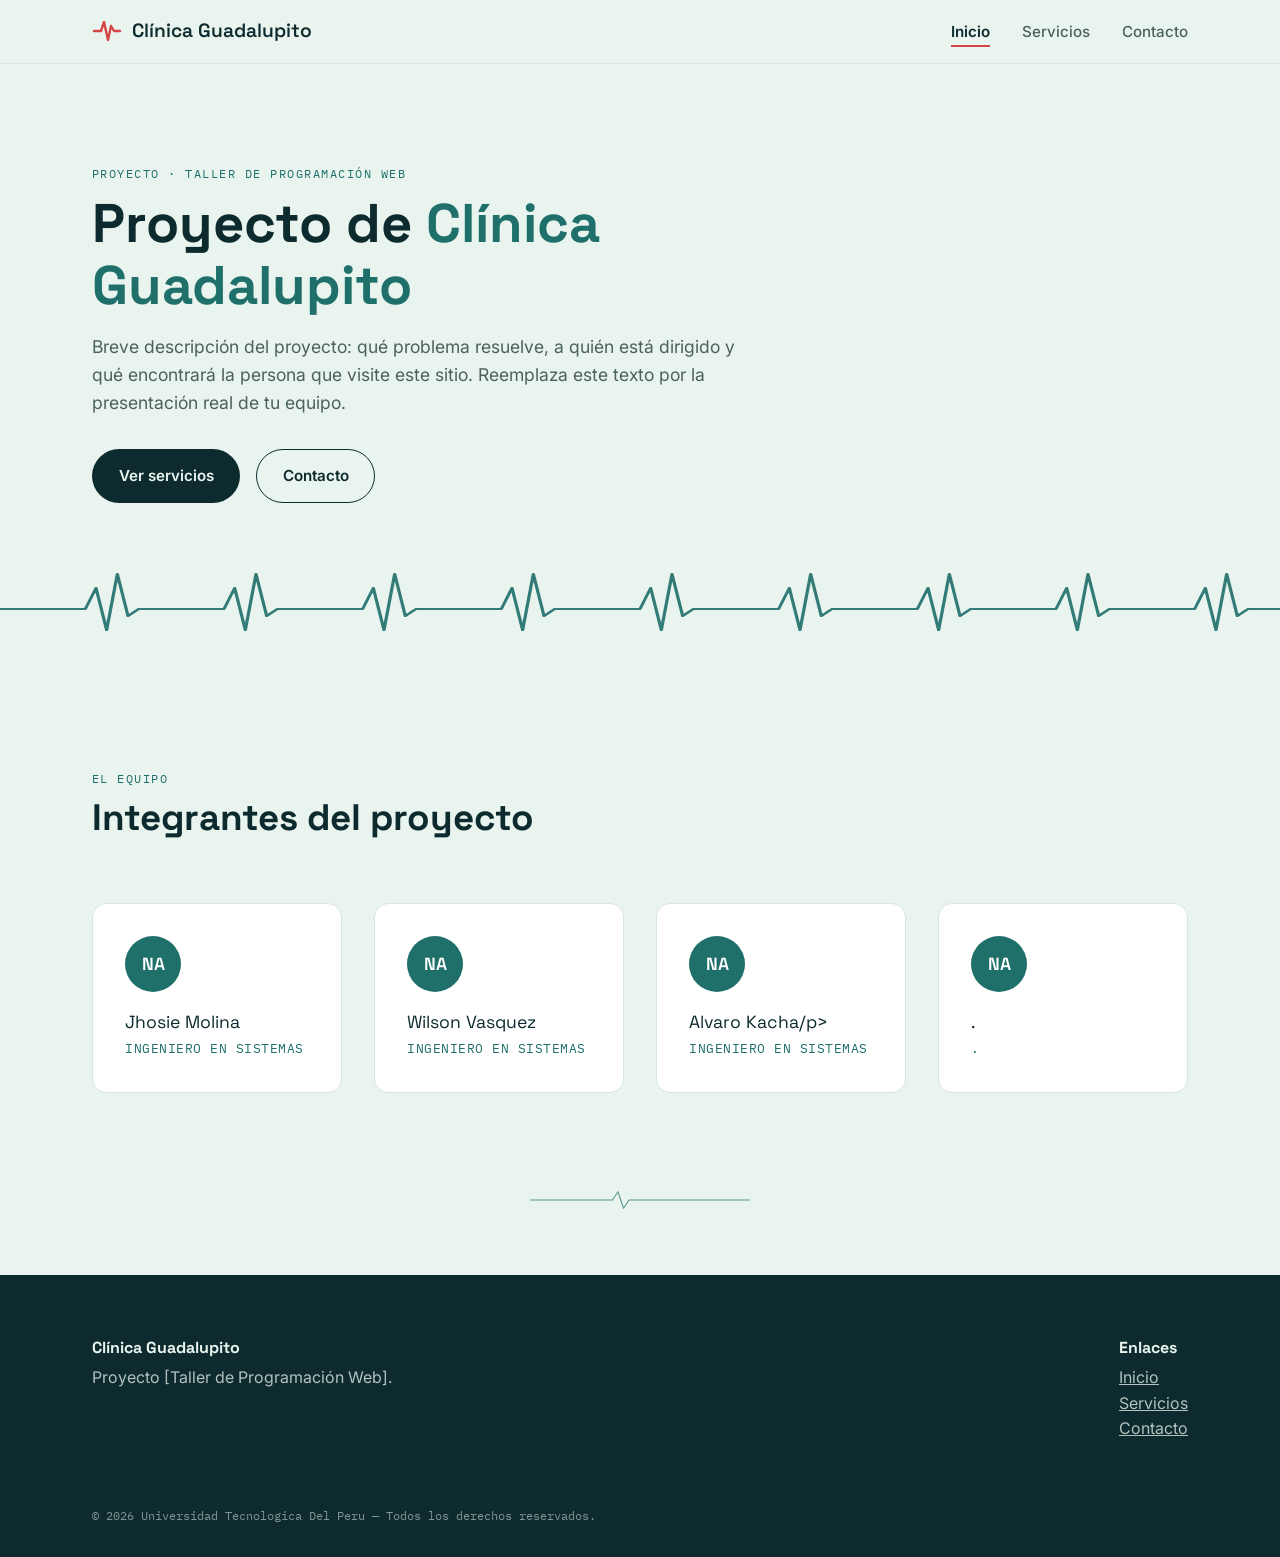
==== index.html @ c7364340 "Add files via upload" ====
<!DOCTYPE html>
<html lang="es">
<head>
  <meta charset="UTF-8" />
  <meta name="viewport" content="width=device-width, initial-scale=1.0" />
  <!-- Cambia este título por el nombre real del proyecto -->
  <title>Clínica Posta Guadalupito | Inicio</title>
  <link rel="preconnect" href="https://fonts.googleapis.com" />
  <link href="https://fonts.googleapis.com/css2?family=Space+Grotesk:wght@500;600;700&family=Inter:wght@400;500;600&family=IBM+Plex+Mono:wght@500&display=swap" rel="stylesheet" />
  <link rel="stylesheet" href="style.css" />
</head>
<body>

  <!-- =====================================================
       ENCABEZADO Y MENÚ
       Los 3 enlaces (Inicio / Servicios / Contacto) llevan a
       los 3 archivos .html del sitio. "aria-current" marca
       cuál página está activa: en index.html va en "Inicio".
  ====================================================== -->
  <header class="site-header">
    <div class="container">
      <!-- Cambia "ClínicaUni" por el nombre de tu clínica/proyecto -->
      <a href="index.html" class="logo">
        <svg class="logo__icon" viewBox="0 0 30 30" fill="none" xmlns="http://www.w3.org/2000/svg" aria-hidden="true">
          <path d="M2,15 H9 L12,6 L16,24 L19,10 L22,15 H28" stroke="#d64545" stroke-width="2.4" stroke-linecap="round" stroke-linejoin="round"/>
        </svg>
        Clínica Guadalupito 
      </a>

      <button class="nav-toggle" aria-expanded="false" aria-label="Abrir menú">
        <span class="nav-toggle__bar"></span>
        <span class="nav-toggle__bar"></span>
        <span class="nav-toggle__bar"></span>
      </button>

      <nav class="nav">
        <ul class="nav__list">
          <li><a href="index.html" class="nav__link" aria-current="page">Inicio</a></li>
          <li><a href="servicios.html" class="nav__link">Servicios</a></li>
          <li><a href="contacto.html" class="nav__link">Contacto</a></li>
        </ul>
      </nav>
    </div>
  </header>

  <!-- =====================================================
       HERO / PRESENTACIÓN DEL PROYECTO
       Cambia la etiqueta, el título y el párrafo por la
       información real del curso y el proyecto.
  ====================================================== -->
  <section class="hero">
    <div class="container">
      <div class="hero__content">
        <span class="eyebrow">Proyecto · Taller de Programación Web</span>
        <h1 class="hero__title">Proyecto de <span>Clínica Guadalupito</span></h1>
        <p class="hero__subtitle">
          Breve descripción del proyecto: qué problema resuelve, a quién está
          dirigido y qué encontrará la persona que visite este sitio.
          Reemplaza este texto por la presentación real de tu equipo.
        </p>
        <div class="hero__actions">
          <a href="servicios.html" class="btn btn--primary">Ver servicios</a>
          <a href="contacto.html" class="btn btn--ghost">Contacto</a>
        </div>
      </div>
    </div>

    <!-- Línea de pulso decorativa, se anima sola, no requiere cambios -->
    <div class="pulse-strip">
      <svg viewBox="0 0 2400 100" preserveAspectRatio="none" fill="none" xmlns="http://www.w3.org/2000/svg" aria-hidden="true">
        <path d="M0,60 H80 L90,30 L100,90 L110,10 L120,70 L130,60 H210 L220,30 L230,90 L240,10 L250,70 L260,60 H340 L350,30 L360,90 L370,10 L380,70 L390,60 H470 L480,30 L490,90 L500,10 L510,70 L520,60 H600 L610,30 L620,90 L630,10 L640,70 L650,60 H730 L740,30 L750,90 L760,10 L770,70 L780,60 H860 L870,30 L880,90 L890,10 L900,70 L910,60 H990 L1000,30 L1010,90 L1020,10 L1030,70 L1040,60 H1120 L1130,30 L1140,90 L1150,10 L1160,70 L1170,60 H1280 L1290,30 L1300,90 L1310,10 L1320,70 L1330,60 H1410 L1420,30 L1430,90 L1440,10 L1450,70 L1460,60 H1540 L1550,30 L1560,90 L1570,10 L1580,70 L1590,60 H1670 L1680,30 L1690,90 L1700,10 L1710,70 L1720,60 H1800 L1810,30 L1820,90 L1830,10 L1840,70 L1850,60 H1930 L1940,30 L1950,90 L1960,10 L1970,70 L1980,60 H2060 L2070,30 L2080,90 L2090,10 L2100,70 L2110,60 H2190 L2200,30 L2210,90 L2220,10 L2230,70 L2240,60 H2320 L2330,30 L2340,90 L2350,10 L2360,70 L2370,60 H2400"
          stroke="#1f6f6b" stroke-width="3" stroke-linecap="round" stroke-linejoin="round" />
      </svg>
    </div>
  </section>

  <!-- =====================================================
       EQUIPO / INTEGRANTES
       Cada integrante es un bloque <li class="team-card">.
       Para agregar a alguien más: copia un bloque completo
       (desde <li class="team-card"> hasta </li>), pégalo
       antes de </ul> y cambia las iniciales, nombre y rol.
  ====================================================== -->
  <section class="section" id="equipo">
    <div class="container">
      <div class="section__header">
        <span class="eyebrow">El equipo</span>
        <h2>Integrantes del proyecto</h2>
      </div>

      <ul class="team-grid">

        <li class="team-card">
          <div class="team-card__avatar">NA</div>
          <p class="team-card__name">Jhosie Molina</p>
          <p class="team-card__role">Ingeniero En Sistemas</p>
        </li>

        <li class="team-card">
          <div class="team-card__avatar">NA</div>
          <p class="team-card__name">Wilson Vasquez</p>
          <p class="team-card__role">Ingeniero En Sistemas</p>
        </li>

        <li class="team-card">
          <div class="team-card__avatar">NA</div>
          <p class="team-card__name">Alvaro Kacha/p>
          <p class="team-card__role">Ingeniero En Sistemas</p>
        </li>
<!--cuarto integrante-->
        <li class="team-card">
          <div class="team-card__avatar">NA</div>
          <p class="team-card__name">.</p>
          <p class="team-card__role">.</p>
        </li>

      </ul>
    </div>
  </section>

  <svg class="divider" viewBox="0 0 400 40" fill="none" xmlns="http://www.w3.org/2000/svg" aria-hidden="true">
    <path d="M0,20 H150 L160,5 L170,35 L180,20 H400" stroke="#1f6f6b" stroke-width="2" stroke-linecap="round" stroke-linejoin="round" />
  </svg>

  <!-- =====================================================
       PIE DE PÁGINA
       Cambia el nombre de la universidad, el curso y el año.
  ====================================================== -->
  <footer class="site-footer">
    <div class="container">
      <div>
        <h3>Clínica Guadalupito</h3>
        <p>Proyecto  [Taller de Programación Web].</p>
      </div>
      <div>
        <h3>Enlaces</h3>
        <ul>
          <li><a href="index.html">Inicio</a></li>
          <li><a href="servicios.html">Servicios</a></li>
          <li><a href="contacto.html">Contacto</a></li>
        </ul>
      </div>
      <small>© 2026 Universidad Tecnologica Del Peru — Todos los derechos reservados.</small>
    </div>
  </footer>

  <script src="script.js"></script>
</body>
</html>
---- style.css ----
/* =====================================================================
   PROYECTO DE CLÍNICA — HOJA DE ESTILOS
   Este archivo lo usan las 3 páginas (index, servicios, contacto).
   Está dividido en bloques con títulos para que sea fácil ubicar
   lo que quieras cambiar.
   ===================================================================== */

/* ---------------------------------------------------------------------
   1. VARIABLES GLOBALES
   Cambia estos valores y se actualiza TODO el sitio automáticamente.
--------------------------------------------------------------------- */
:root {
  /* Colores */
  --navy: #0d2b2e;        /* fondo oscuro (footer, algunos textos) */
  --teal: #1f6f6b;        /* color principal de marca */
  --teal-light: #4fa79d;  /* acentos y estados hover */
  --mint: #eaf4ef;        /* fondo general de la página */
  --paper: #ffffff;       /* fondo de tarjetas */
  --pulse: #d64545;       /* color "signo vital", para detalles y línea de pulso */
  --ink: #142521;         /* color de texto principal */
  --ink-soft: #4b615a;    /* color de texto secundario */
  --border: #d7e6e0;      /* líneas y bordes suaves */

  /* Tipografías */
  --font-display: "Space Grotesk", sans-serif; /* títulos */
  --font-body: "Inter", sans-serif;            /* texto normal */
  --font-mono: "IBM Plex Mono", monospace;     /* etiquetas / datos */

  /* Espaciados */
  --space-xs: 0.5rem;
  --space-sm: 1rem;
  --space-md: 2rem;
  --space-lg: 4rem;
  --space-xl: 6rem;

  --radius: 14px;
  --max-width: 1160px;
}

/* ---------------------------------------------------------------------
   2. RESET BÁSICO
--------------------------------------------------------------------- */
* {
  box-sizing: border-box;
}

html {
  scroll-behavior: smooth;
}

body {
  margin: 0;
  background: var(--mint);
  color: var(--ink);
  font-family: var(--font-body);
  line-height: 1.6;
  -webkit-font-smoothing: antialiased;
}

img,
svg {
  display: block;
  max-width: 100%;
}

a {
  color: inherit;
}

h1,
h2,
h3 {
  font-family: var(--font-display);
  line-height: 1.15;
  margin: 0;
}

p {
  margin: 0;
}

ul {
  margin: 0;
  padding: 0;
  list-style: none;
}

/* Accesibilidad: contorno visible al navegar con teclado */
a:focus-visible,
button:focus-visible,
input:focus-visible,
textarea:focus-visible {
  outline: 2px solid var(--pulse);
  outline-offset: 3px;
}

.container {
  width: 100%;
  max-width: var(--max-width);
  margin: 0 auto;
  padding: 0 var(--space-md);
}

/* Etiqueta pequeña tipo "dato de monitor" usada arriba de los títulos */
.eyebrow {
  display: inline-block;
  font-family: var(--font-mono);
  font-size: 0.78rem;
  letter-spacing: 0.12em;
  text-transform: uppercase;
  color: var(--teal);
  margin-bottom: var(--space-xs);
}

/* ---------------------------------------------------------------------
   3. ENCABEZADO Y MENÚ DE NAVEGACIÓN
   Los enlaces del menú están en cada archivo .html, dentro de <nav>.
--------------------------------------------------------------------- */
.site-header {
  position: sticky;
  top: 0;
  z-index: 50;
  background: rgba(234, 244, 239, 0.9);
  backdrop-filter: blur(8px);
  border-bottom: 1px solid var(--border);
}

.site-header .container {
  display: flex;
  align-items: center;
  justify-content: space-between;
  padding-top: var(--space-sm);
  padding-bottom: var(--space-sm);
}

/* Logo: ícono de pulso + nombre. Cambia el texto directamente en el HTML */
.logo {
  display: flex;
  align-items: center;
  gap: 0.6rem;
  font-family: var(--font-display);
  font-weight: 600;
  font-size: 1.2rem;
  text-decoration: none;
  color: var(--navy);
}

.logo__icon {
  width: 30px;
  height: 30px;
  flex-shrink: 0;
}

.nav {
  display: flex;
  align-items: center;
  gap: var(--space-lg);
}

.nav__list {
  display: flex;
  gap: var(--space-md);
}

.nav__link {
  position: relative;
  text-decoration: none;
  font-size: 0.95rem;
  font-weight: 500;
  color: var(--ink-soft);
  padding: 0.3rem 0;
}

.nav__link::after {
  content: "";
  position: absolute;
  left: 0;
  bottom: -2px;
  width: 0;
  height: 2px;
  background: var(--pulse);
  transition: width 0.25s ease;
}

.nav__link:hover::after,
.nav__link[aria-current="page"]::after {
  width: 100%;
}

.nav__link[aria-current="page"] {
  color: var(--navy);
  font-weight: 600;
}

/* Botón hamburguesa (solo visible en pantallas chicas) */
.nav-toggle {
  display: none;
  background: none;
  border: none;
  cursor: pointer;
  padding: 0.4rem;
}

.nav-toggle__bar {
  display: block;
  width: 24px;
  height: 2px;
  background: var(--navy);
  margin: 5px 0;
  transition: transform 0.25s ease, opacity 0.25s ease;
}

/* ---------------------------------------------------------------------
   4. BOTONES
--------------------------------------------------------------------- */
.btn {
  display: inline-flex;
  align-items: center;
  gap: 0.5rem;
  font-family: var(--font-body);
  font-weight: 600;
  font-size: 0.95rem;
  text-decoration: none;
  padding: 0.85rem 1.6rem;
  border-radius: 999px;
  border: 1px solid transparent;
  cursor: pointer;
  transition: transform 0.2s ease, background 0.2s ease, color 0.2s ease;
}

.btn:hover {
  transform: translateY(-2px);
}

.btn--primary {
  background: var(--navy);
  color: var(--mint);
}

.btn--primary:hover {
  background: var(--teal);
}

.btn--ghost {
  background: transparent;
  border-color: var(--navy);
  color: var(--navy);
}

.btn--ghost:hover {
  background: var(--navy);
  color: var(--mint);
}

/* ---------------------------------------------------------------------
   5. LÍNEA DE PULSO (elemento decorativo tipo monitor cardíaco)
   Se usa como fondo del hero y como separador entre secciones.
--------------------------------------------------------------------- */
.pulse-strip {
  width: 100%;
  overflow: hidden;
  line-height: 0;
}

.pulse-strip svg {
  width: 200%;
  max-width: none;;
  height: 100%;
  animation: pulse-scroll 9s linear infinite;
}

@keyframes pulse-scroll {
  from {
    transform: translateX(0);
  }
  to {
    transform: translateX(-50%);
  }
}

/* Separador simple (un solo "latido") entre secciones */
.divider {
  width: 100%;
  max-width: 220px;
  margin: var(--space-md) auto;
  opacity: 0.7;
}

/* Respeta a quienes prefieren menos movimiento en pantalla */
@media (prefers-reduced-motion: reduce) {
  .pulse-strip svg {
    animation: none;
  }
  html {
    scroll-behavior: auto;
  }
}

/* ---------------------------------------------------------------------
   6. HERO (sección principal de cada página)
--------------------------------------------------------------------- */
.hero {
  padding: var(--space-xl) 0 var(--space-lg);
  position: relative;
}

.hero__content {
  max-width: 720px;
}

.hero__title {
  font-size: clamp(2.2rem, 5vw, 3.4rem);
  color: var(--navy);
  margin-bottom: var(--space-sm);
}

.hero__title span {
  color: var(--teal);
}

.hero__subtitle {
  font-size: 1.1rem;
  color: var(--ink-soft);
  max-width: 60ch;
  margin-bottom: var(--space-md);
}

.hero__actions {
  display: flex;
  flex-wrap: wrap;
  gap: var(--space-sm);
  margin-bottom: var(--space-lg);
}

.hero .pulse-strip {
  height: 70px;
  opacity: 0.9;
}

/* Cabecera reducida para páginas internas (servicios / contacto) */
.page-hero {
  padding: var(--space-lg) 0 var(--space-md);
}

.page-hero .hero__subtitle {
  margin-bottom: 0;
}

/* ---------------------------------------------------------------------
   7. SECCIONES GENERALES
--------------------------------------------------------------------- */
.section {
  padding: var(--space-lg) 0;
}

.section__header {
  max-width: 620px;
  margin-bottom: var(--space-lg);
}

.section__header h2 {
  font-size: clamp(1.7rem, 3vw, 2.3rem);
  color: var(--navy);
}

.section--alt {
  background: var(--paper);
  border-top: 1px solid var(--border);
  border-bottom: 1px solid var(--border);
}

/* ---------------------------------------------------------------------
   8. EQUIPO / INTEGRANTES (usado en index.html)
   Cada integrante es una .team-card dentro de .team-grid.
--------------------------------------------------------------------- */
.team-grid {
  display: grid;
  grid-template-columns: repeat(auto-fit, minmax(230px, 1fr));
  gap: var(--space-md);
}

.team-card {
  background: var(--paper);
  border: 1px solid var(--border);
  border-radius: var(--radius);
  padding: var(--space-md);
  text-align: left;
  transition: transform 0.25s ease, box-shadow 0.25s ease;
}

.team-card:hover {
  transform: translateY(-4px);
  box-shadow: 0 12px 24px rgba(13, 43, 46, 0.08);
}

.team-card__avatar {
  width: 56px;
  height: 56px;
  border-radius: 50%;
  background: var(--teal);
  color: var(--paper);
  font-family: var(--font-display);
  font-weight: 600;
  font-size: 1.1rem;
  display: flex;
  align-items: center;
  justify-content: center;
  margin-bottom: var(--space-sm);
}

.team-card__name {
  font-family: var(--font-display);
  font-size: 1.1rem;
  color: var(--navy);
  margin-bottom: 0.2rem;
}

.team-card__role {
  font-family: var(--font-mono);
  font-size: 0.8rem;
  letter-spacing: 0.04em;
  color: var(--teal);
  text-transform: uppercase;
}

/* ---------------------------------------------------------------------
   9. TARJETAS DE SERVICIOS (usado en servicios.html)
--------------------------------------------------------------------- */
.service-grid {
  display: grid;
  grid-template-columns: repeat(auto-fit, minmax(260px, 1fr));
  gap: var(--space-md);
}

.service-card {
  background: var(--paper);
  border: 1px solid var(--border);
  border-radius: var(--radius);
  padding: var(--space-md);
}

.service-card__icon {
  width: 42px;
  height: 42px;
  color: var(--pulse);
  margin-bottom: var(--space-sm);
}

.service-card h3 {
  font-size: 1.15rem;
  color: var(--navy);
  margin-bottom: 0.4rem;
}

.service-card p {
  color: var(--ink-soft);
  font-size: 0.95rem;
}

/* ---------------------------------------------------------------------
   10. PÁGINA DE CONTACTO
--------------------------------------------------------------------- */
.contact-grid {
  display: grid;
  grid-template-columns: 1fr 1.2fr;
  gap: var(--space-lg);
  align-items: start;
}

.contact-info__item {
  display: flex;
  gap: var(--space-sm);
  padding: var(--space-sm) 0;
  border-bottom: 1px solid var(--border);
}

.contact-info__icon {
  width: 22px;
  height: 22px;
  color: var(--teal);
  flex-shrink: 0;
  margin-top: 0.15rem;
}

.contact-info__label {
  font-family: var(--font-mono);
  font-size: 0.75rem;
  letter-spacing: 0.06em;
  text-transform: uppercase;
  color: var(--ink-soft);
  margin-bottom: 0.15rem;
}

.map-placeholder {
  margin-top: var(--space-md);
  border: 1px dashed var(--border);
  border-radius: var(--radius);
  padding: var(--space-lg) var(--space-md);
  text-align: center;
  color: var(--ink-soft);
  font-family: var(--font-mono);
  font-size: 0.85rem;
}

.form {
  background: var(--paper);
  border: 1px solid var(--border);
  border-radius: var(--radius);
  padding: var(--space-md);
}

.form-field {
  margin-bottom: var(--space-sm);
}

.form-field label {
  display: block;
  font-family: var(--font-mono);
  font-size: 0.75rem;
  letter-spacing: 0.05em;
  text-transform: uppercase;
  color: var(--ink-soft);
  margin-bottom: 0.4rem;
}

.form-field input,
.form-field textarea {
  width: 100%;
  padding: 0.75rem 0.9rem;
  border-radius: 8px;
  border: 1px solid var(--border);
  background: var(--mint);
  font-family: var(--font-body);
  font-size: 0.95rem;
  color: var(--ink);
}

.form-field textarea {
  min-height: 120px;
  resize: vertical;
}

/* ---------------------------------------------------------------------
   11. PIE DE PÁGINA
--------------------------------------------------------------------- */
.site-footer {
  background: var(--navy);
  color: rgba(234, 244, 239, 0.75);
  padding: var(--space-lg) 0 var(--space-md);
  margin-top: var(--space-lg);
}

.site-footer .container {
  display: flex;
  flex-wrap: wrap;
  justify-content: space-between;
  gap: var(--space-md);
}

.site-footer h3 {
  color: var(--mint);
  font-size: 1rem;
  margin-bottom: var(--space-xs);
}

.site-footer small {
  display: block;
  margin-top: var(--space-md);
  font-family: var(--font-mono);
  font-size: 0.75rem;
  opacity: 0.7;
  width: 100%;
}

/* ---------------------------------------------------------------------
   12. RESPONSIVE — MENÚ MÓVIL Y AJUSTES DE ANCHO
--------------------------------------------------------------------- */
@media (max-width: 820px) {
  .contact-grid {
    grid-template-columns: 1fr;
  }
}

@media (max-width: 760px) {
  .nav-toggle {
    display: block;
  }

  .nav {
    position: absolute;
    top: 100%;
    left: 0;
    right: 0;
    background: var(--paper);
    border-bottom: 1px solid var(--border);
    flex-direction: column;
    align-items: stretch;
    padding: var(--space-sm) var(--space-md);
    gap: 0;
    display: none;
  }

  .nav.is-open {
    display: flex;
  }

  .nav__list {
    flex-direction: column;
    gap: 0;
  }

  .nav__link {
    display: block;
    padding: 0.9rem 0;
    border-bottom: 1px solid var(--border);
  }

  .nav__actions {
    margin: var(--space-sm) 0;
  }

  /* Cuando el menú está abierto, el ícono se convierte en "X" */
  .nav-toggle[aria-expanded="true"] .nav-toggle__bar:nth-child(1) {
    transform: translateY(7px) rotate(45deg);
  }
  .nav-toggle[aria-expanded="true"] .nav-toggle__bar:nth-child(2) {
    opacity: 0;
  }
  .nav-toggle[aria-expanded="true"] .nav-toggle__bar:nth-child(3) {
    transform: translateY(-7px) rotate(-45deg);
  }
}
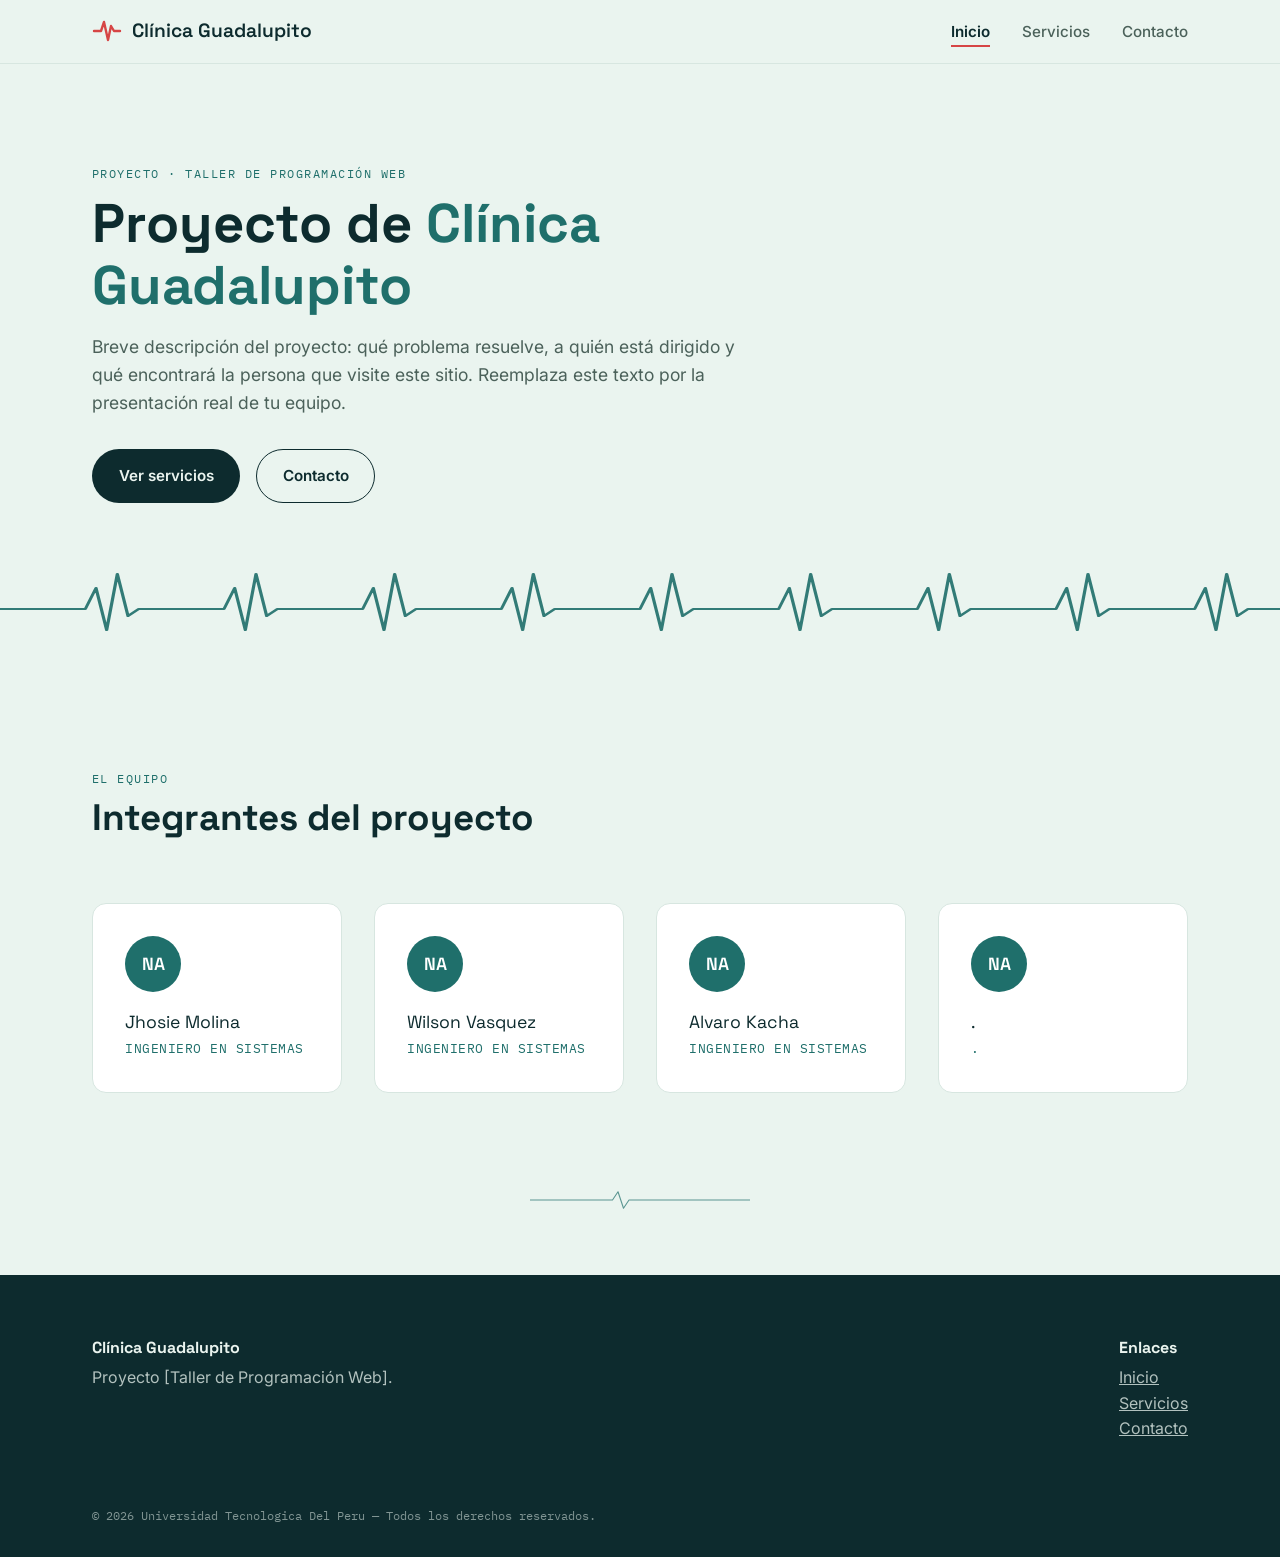
==== commit f7814bdd: "Fix closing tag for team member name" ====
--- a/index.html
+++ b/index.html
@@ -104,7 +104,7 @@
 
         <li class="team-card">
           <div class="team-card__avatar">NA</div>
-          <p class="team-card__name">Alvaro Kacha/p>
+          <p class="team-card__name">Alvaro Kacha</p>
           <p class="team-card__role">Ingeniero En Sistemas</p>
         </li>
 <!--cuarto integrante-->
